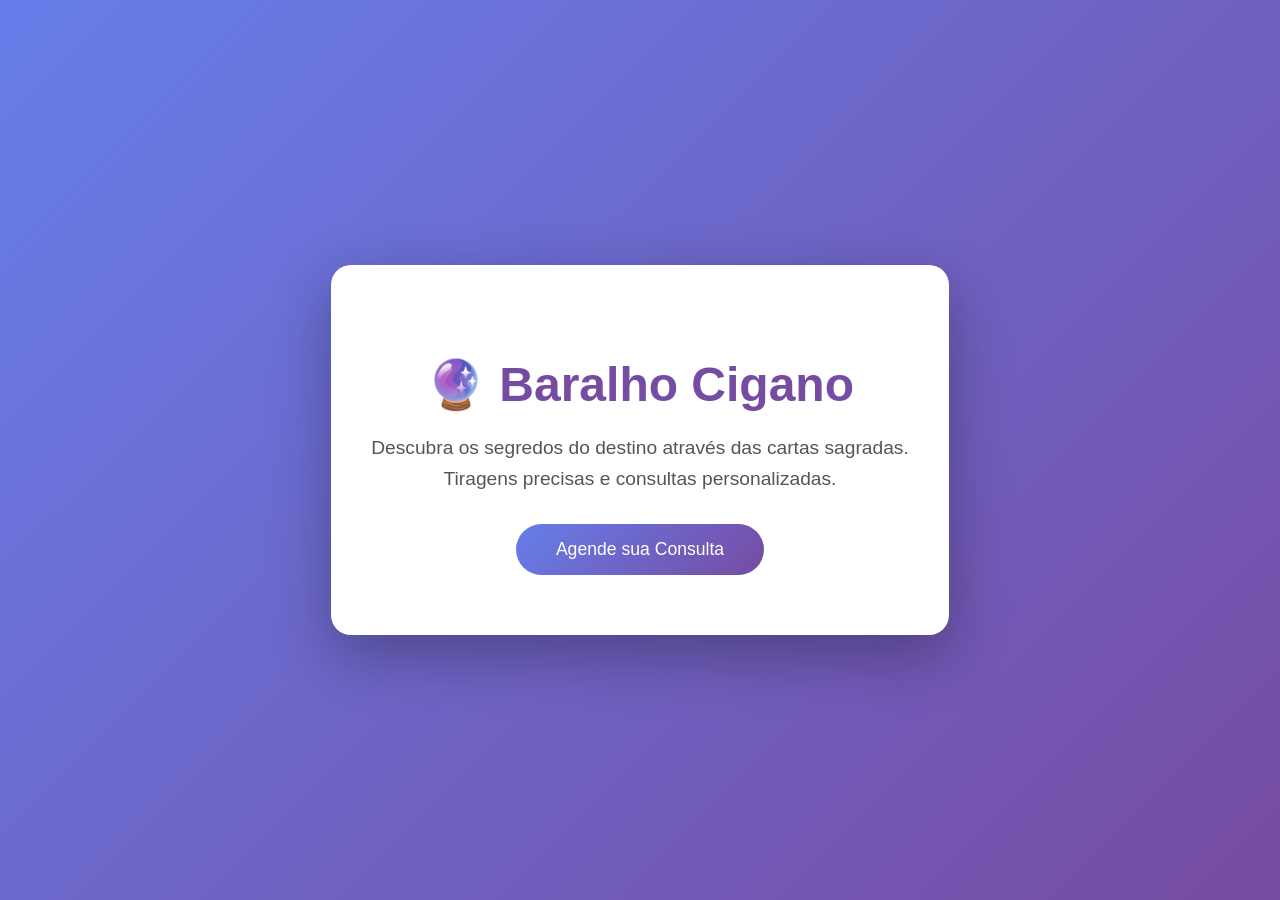
==== index.html @ 3623ba2d "Adicionar landing page baralho cigano" ====
<!DOCTYPE html>
<html lang="pt-BR">
<head>
  <meta charset="UTF-8">
  <meta name="viewport" content="width=device-width, initial-scale=1.0">
  <title>Baralho Cigano - Descubra seu Destino</title>
  <style>
    body {
      font-family: Arial, sans-serif;
      margin: 0;
      padding: 0;
      background: linear-gradient(135deg, #667eea 0%, #764ba2 100%);
      min-height: 100vh;
      display: flex;
      align-items: center;
      justify-content: center;
    }
    .container {
      background: white;
      border-radius: 20px;
      padding: 60px 40px;
      max-width: 800px;
      text-align: center;
      box-shadow: 0 20px 60px rgba(0,0,0,0.3);
    }
    h1 {
      font-size: 3em;
      margin-bottom: 20px;
      color: #764ba2;
    }
    p {
      font-size: 1.2em;
      line-height: 1.6;
      color: #555;
      margin-bottom: 30px;
    }
    .btn {
      background: linear-gradient(135deg, #667eea 0%, #764ba2 100%);
      color: white;
      padding: 15px 40px;
      border: none;
      border-radius: 30px;
      font-size: 1.1em;
      cursor: pointer;
      text-decoration: none;
      display: inline-block;
      transition: transform 0.3s;
    }
    .btn:hover {
      transform: translateY(-3px);
    }
  </style>
</head>
<body>
  <div class="container">
    <h1>🔮 Baralho Cigano</h1>
    <p>Descubra os segredos do destino através das cartas sagradas.<br>Tiragens precisas e consultas personalizadas.</p>
    <a href="https://wa.me/5511999999999" class="btn">Agende sua Consulta</a>
  </div>
</body>
</html>
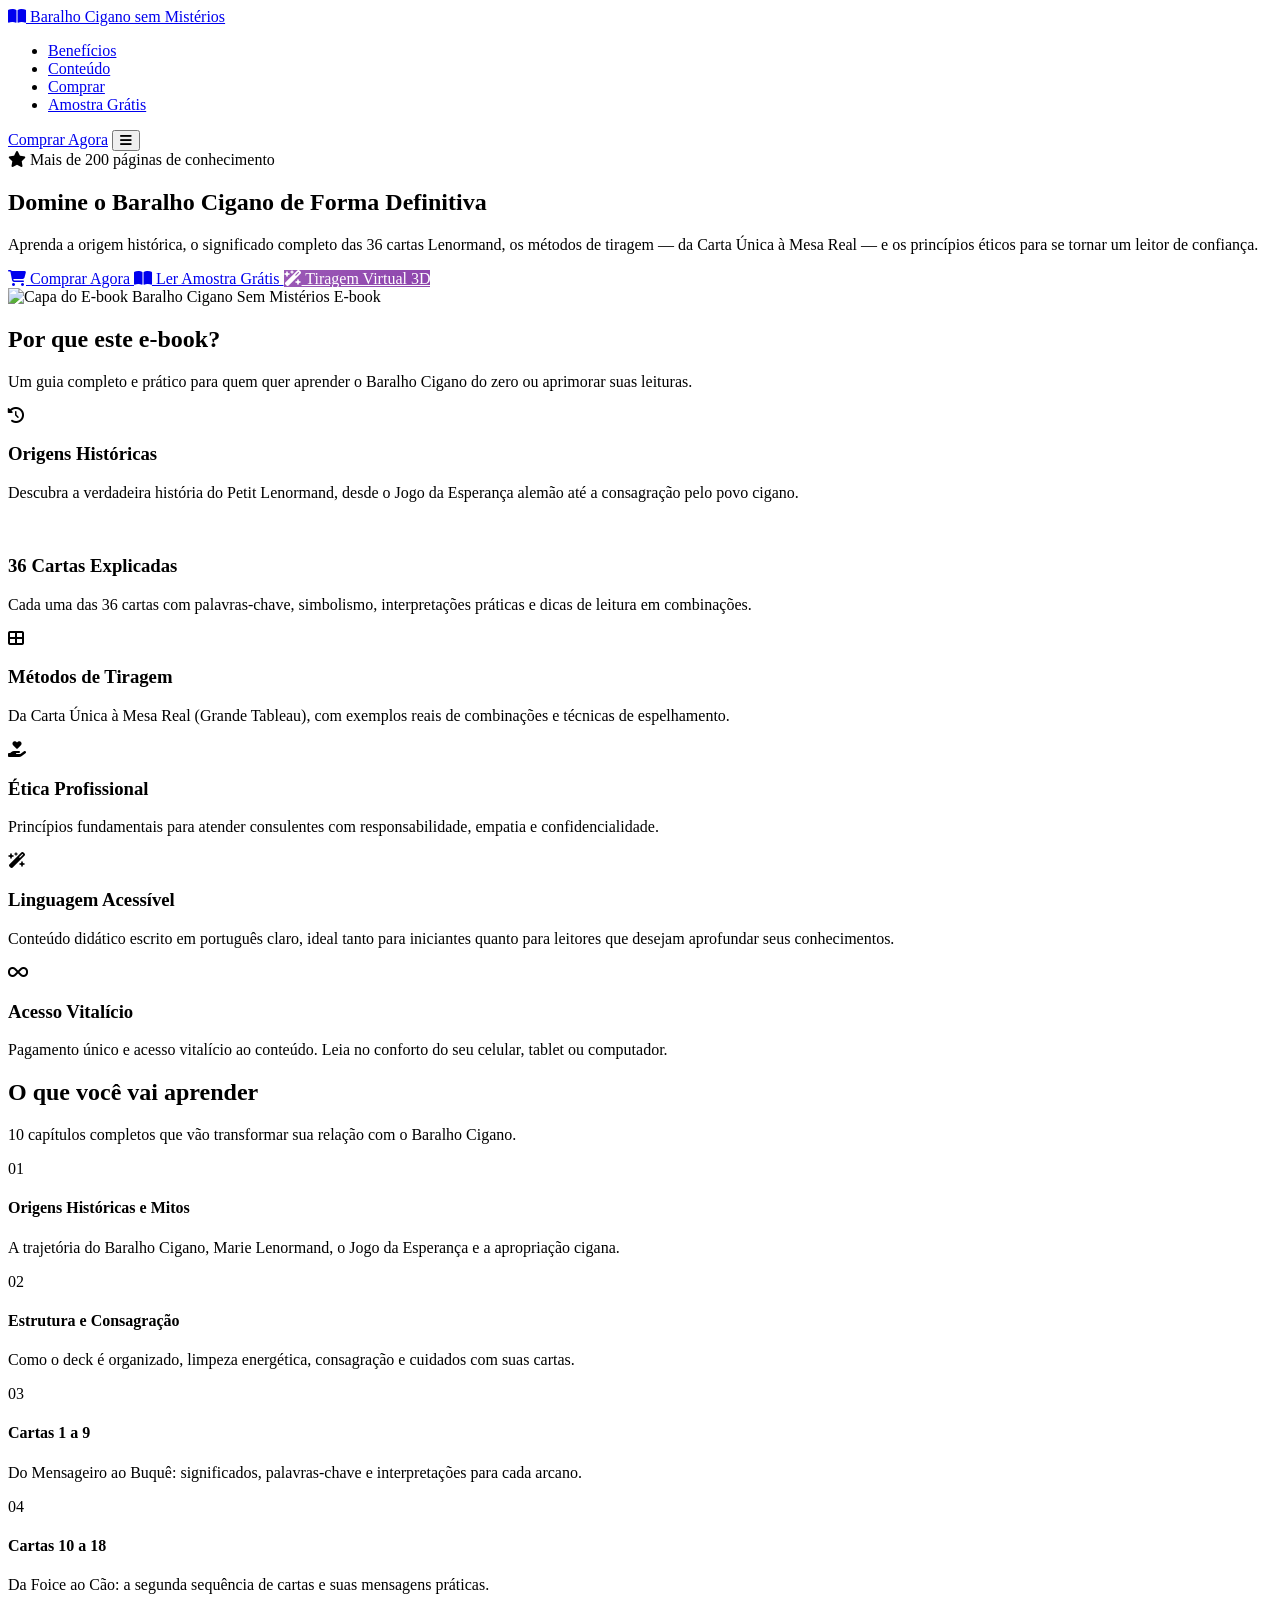
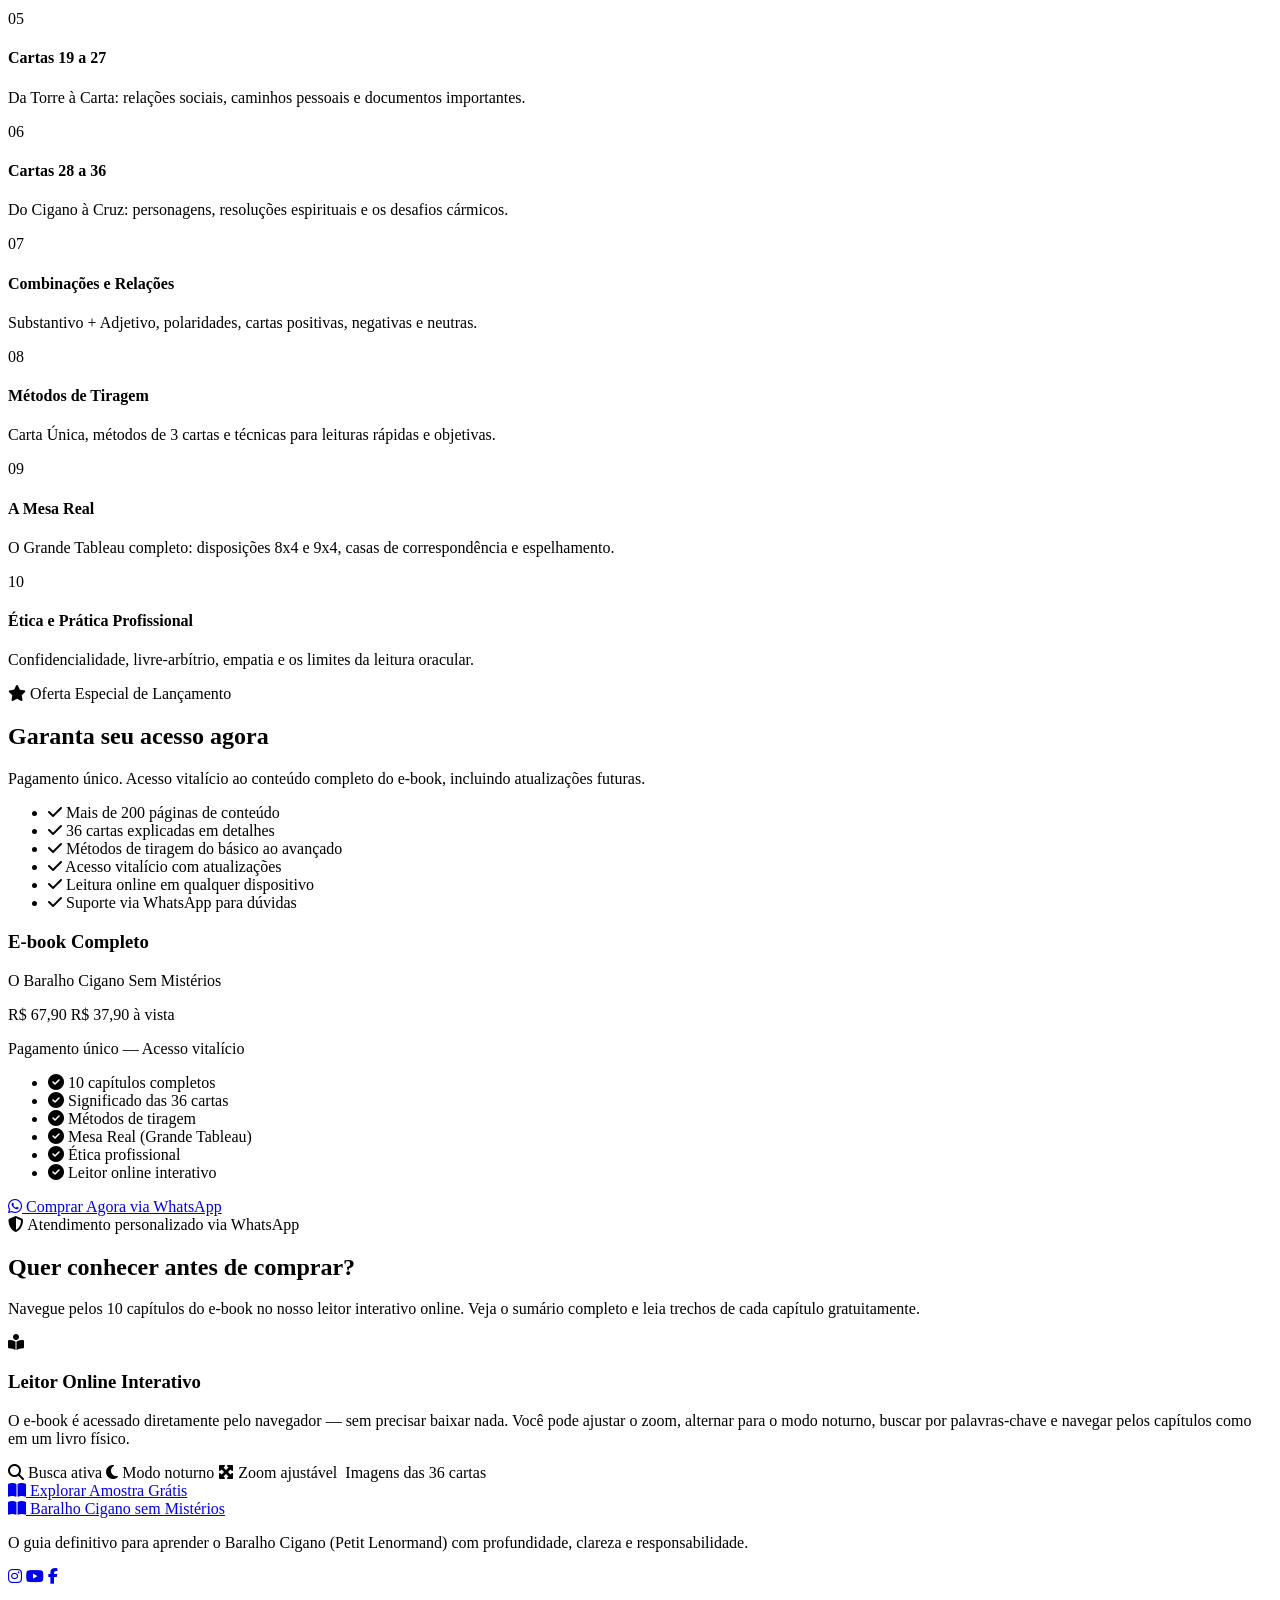
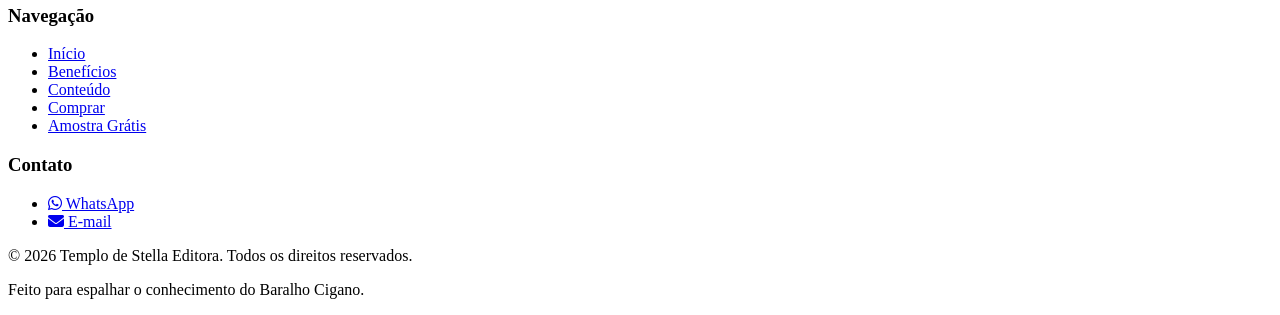
==== commit 831da4b5: "Atualizar landing page com cartomante/index.html" ====
--- a/index.html
+++ b/index.html
@@ -1,61 +1,361 @@
 <!DOCTYPE html>
 <html lang="pt-BR">
+
 <head>
   <meta charset="UTF-8">
   <meta name="viewport" content="width=device-width, initial-scale=1.0">
-  <title>Baralho Cigano - Descubra seu Destino</title>
-  <style>
-    body {
-      font-family: Arial, sans-serif;
-      margin: 0;
-      padding: 0;
-      background: linear-gradient(135deg, #667eea 0%, #764ba2 100%);
-      min-height: 100vh;
-      display: flex;
-      align-items: center;
-      justify-content: center;
-    }
-    .container {
-      background: white;
-      border-radius: 20px;
-      padding: 60px 40px;
-      max-width: 800px;
-      text-align: center;
-      box-shadow: 0 20px 60px rgba(0,0,0,0.3);
-    }
-    h1 {
-      font-size: 3em;
-      margin-bottom: 20px;
-      color: #764ba2;
-    }
-    p {
-      font-size: 1.2em;
-      line-height: 1.6;
-      color: #555;
-      margin-bottom: 30px;
-    }
-    .btn {
-      background: linear-gradient(135deg, #667eea 0%, #764ba2 100%);
-      color: white;
-      padding: 15px 40px;
-      border: none;
-      border-radius: 30px;
-      font-size: 1.1em;
-      cursor: pointer;
-      text-decoration: none;
-      display: inline-block;
-      transition: transform 0.3s;
-    }
-    .btn:hover {
-      transform: translateY(-3px);
-    }
-  </style>
+  <meta name="description"
+    content="O Baralho Cigano Sem Mistérios - Guia Definitivo. Aprenda a ler as 36 cartas Lenormand com este e-book completo. Origem, significados e métodos de tiragem.">
+  <meta name="keywords"
+    content="baralho cigano, e-book, lenormand, aprender baralho cigano, guia baralho cigano, cartomancia, oráculo">
+  <meta name="author" content="Templo de Stella Editora">
+
+  <!-- Open Graph -->
+  <meta property="og:type" content="book">
+  <meta property="og:title" content="O Baralho Cigano Sem Mistérios - E-book Definitivo">
+  <meta property="og:description"
+    content="Domine as 36 cartas Lenormand com significados completos, métodos de tiragem e ética profissional. Mais de 200 páginas de conhecimento.">
+  <meta property="og:image" content="images/hero.png">
+
+  <title>O Baralho Cigano Sem Mistérios - E-book Oficial</title>
+
+  <!-- FontAwesome Icons -->
+  <link rel="stylesheet" href="https://cdnjs.cloudflare.com/ajax/libs/font-awesome/6.4.0/css/all.min.css">
+
+  <!-- Custom CSS -->
+  <link rel="stylesheet" href="style.css">
 </head>
+
 <body>
-  <div class="container">
-    <h1>🔮 Baralho Cigano</h1>
-    <p>Descubra os segredos do destino através das cartas sagradas.<br>Tiragens precisas e consultas personalizadas.</p>
-    <a href="https://wa.me/5511999999999" class="btn">Agende sua Consulta</a>
-  </div>
+
+  <!-- HEADER -->
+  <header>
+    <div class="container header-container">
+      <a href="#" class="logo">
+        <i class="fa-solid fa-book-open"></i>
+        Baralho Cigano sem Mistérios
+      </a>
+
+      <nav>
+        <ul class="nav-links" id="navLinks">
+          <li><a href="#beneficios">Benefícios</a></li>
+          <li><a href="#conteudo">Conteúdo</a></li>
+          <li><a href="#comprar">Comprar</a></li>
+          <li><a href="../ebook/index.html" target="_blank">Amostra Grátis</a></li>
+        </ul>
+      </nav>
+
+      <div class="header-actions">
+        <a href="#comprar" class="btn-consult">Comprar Agora</a>
+        <button class="menu-toggle" id="menuToggle" aria-label="Alternar menu">
+          <i class="fa-solid fa-bars"></i>
+        </button>
+      </div>
+    </div>
+  </header>
+
+  <main>
+    <!-- HERO SECTION -->
+    <section class="hero">
+      <div class="container hero-grid">
+        <div class="hero-content">
+          <span class="hero-badge">
+            <i class="fa-solid fa-star"></i> Mais de 200 páginas de conhecimento
+          </span>
+          <h1>Domine o <span>Baralho Cigano</span> de Forma Definitiva</h1>
+          <p>
+            Aprenda a origem histórica, o significado completo das 36 cartas Lenormand, os métodos de tiragem — da Carta
+            Única à Mesa Real — e os princípios éticos para se tornar um leitor de confiança.
+          </p>
+          <div class="btn-group">
+            <a href="#comprar" class="btn btn-primary">
+              <i class="fa-solid fa-cart-shopping"></i> Comprar Agora
+            </a>
+            <a href="../ebook/index.html" class="btn btn-secondary" target="_blank">
+              <i class="fa-solid fa-book-open"></i> Ler Amostra Grátis
+            </a>
+            <a href="jogo3d.html" class="btn btn-secondary" style="background: linear-gradient(135deg, #9b59b6, #8e44ad); color: white; border: none; animation: pulseAnim 2s infinite;">
+              <i class="fa-solid fa-wand-magic-sparkles"></i> Tiragem Virtual 3D
+            </a>
+          </div>
+        </div>
+
+        <div class="hero-img-box">
+          <div class="hero-circle-glow"></div>
+          <div class="hero-book-mockup">
+            <img src="../ebook/capa/9937e80d-8d02-4562-beb7-a92c6a569c35.jpg"
+              alt="Capa do E-book Baralho Cigano Sem Mistérios">
+            <span class="hero-book-badge">E-book</span>
+          </div>
+        </div>
+      </div>
+    </section>
+
+    <!-- BENEFITS SECTION -->
+    <section id="beneficios" class="benefits">
+      <div class="container">
+        <div class="section-header">
+          <h2>Por que este e-book?</h2>
+          <p>Um guia completo e prático para quem quer aprender o Baralho Cigano do zero ou aprimorar suas leituras.</p>
+        </div>
+
+        <div class="benefits-grid">
+          <div class="benefit-card">
+            <div class="benefit-icon">
+              <i class="fa-solid fa-history"></i>
+            </div>
+            <h3>Origens Históricas</h3>
+            <p>Descubra a verdadeira história do Petit Lenormand, desde o Jogo da Esperança alemão até a consagração
+              pelo povo cigano.</p>
+          </div>
+
+          <div class="benefit-card featured">
+            <div class="benefit-icon">
+              <i class="fa-solid fa-cards-blank"></i>
+            </div>
+            <h3>36 Cartas Explicadas</h3>
+            <p>Cada uma das 36 cartas com palavras-chave, simbolismo, interpretações práticas e dicas de leitura em
+              combinações.</p>
+          </div>
+
+          <div class="benefit-card">
+            <div class="benefit-icon">
+              <i class="fa-solid fa-table-cells-large"></i>
+            </div>
+            <h3>Métodos de Tiragem</h3>
+            <p>Da Carta Única à Mesa Real (Grande Tableau), com exemplos reais de combinações e técnicas de
+              espelhamento.</p>
+          </div>
+
+          <div class="benefit-card">
+            <div class="benefit-icon">
+              <i class="fa-solid fa-hand-holding-heart"></i>
+            </div>
+            <h3>Ética Profissional</h3>
+            <p>Princípios fundamentais para atender consulentes com responsabilidade, empatia e confidencialidade.</p>
+          </div>
+
+          <div class="benefit-card">
+            <div class="benefit-icon">
+              <i class="fa-solid fa-wand-magic-sparkles"></i>
+            </div>
+            <h3>Linguagem Acessível</h3>
+            <p>Conteúdo didático escrito em português claro, ideal tanto para iniciantes quanto para leitores que
+              desejam aprofundar seus conhecimentos.</p>
+          </div>
+
+          <div class="benefit-card">
+            <div class="benefit-icon">
+              <i class="fa-solid fa-infinity"></i>
+            </div>
+            <h3>Acesso Vitalício</h3>
+            <p>Pagamento único e acesso vitalício ao conteúdo. Leia no conforto do seu celular, tablet ou computador.
+            </p>
+          </div>
+        </div>
+      </div>
+    </section>
+
+    <!-- CONTENT PREVIEW SECTION -->
+    <section id="conteudo" class="content-preview">
+      <div class="container">
+        <div class="section-header">
+          <h2>O que você vai aprender</h2>
+          <p>10 capítulos completos que vão transformar sua relação com o Baralho Cigano.</p>
+        </div>
+
+        <div class="chapters-grid">
+          <div class="chapter-card">
+            <span class="chapter-num">01</span>
+            <h4>Origens Históricas e Mitos</h4>
+            <p>A trajetória do Baralho Cigano, Marie Lenormand, o Jogo da Esperança e a apropriação cigana.</p>
+          </div>
+          <div class="chapter-card">
+            <span class="chapter-num">02</span>
+            <h4>Estrutura e Consagração</h4>
+            <p>Como o deck é organizado, limpeza energética, consagração e cuidados com suas cartas.</p>
+          </div>
+          <div class="chapter-card">
+            <span class="chapter-num">03</span>
+            <h4>Cartas 1 a 9</h4>
+            <p>Do Mensageiro ao Buquê: significados, palavras-chave e interpretações para cada arcano.</p>
+          </div>
+          <div class="chapter-card">
+            <span class="chapter-num">04</span>
+            <h4>Cartas 10 a 18</h4>
+            <p>Da Foice ao Cão: a segunda sequência de cartas e suas mensagens práticas.</p>
+          </div>
+          <div class="chapter-card">
+            <span class="chapter-num">05</span>
+            <h4>Cartas 19 a 27</h4>
+            <p>Da Torre à Carta: relações sociais, caminhos pessoais e documentos importantes.</p>
+          </div>
+          <div class="chapter-card">
+            <span class="chapter-num">06</span>
+            <h4>Cartas 28 a 36</h4>
+            <p>Do Cigano à Cruz: personagens, resoluções espirituais e os desafios cármicos.</p>
+          </div>
+          <div class="chapter-card">
+            <span class="chapter-num">07</span>
+            <h4>Combinações e Relações</h4>
+            <p>Substantivo + Adjetivo, polaridades, cartas positivas, negativas e neutras.</p>
+          </div>
+          <div class="chapter-card">
+            <span class="chapter-num">08</span>
+            <h4>Métodos de Tiragem</h4>
+            <p>Carta Única, métodos de 3 cartas e técnicas para leituras rápidas e objetivas.</p>
+          </div>
+          <div class="chapter-card">
+            <span class="chapter-num">09</span>
+            <h4>A Mesa Real</h4>
+            <p>O Grande Tableau completo: disposições 8x4 e 9x4, casas de correspondência e espelhamento.</p>
+          </div>
+          <div class="chapter-card">
+            <span class="chapter-num">10</span>
+            <h4>Ética e Prática Profissional</h4>
+            <p>Confidencialidade, livre-arbítrio, empatia e os limites da leitura oracular.</p>
+          </div>
+        </div>
+      </div>
+    </section>
+
+    <!-- BUY SECTION -->
+    <section id="comprar" class="buy-section">
+      <div class="container">
+        <div class="buy-grid">
+          <div class="buy-info">
+            <span class="buy-badge">
+              <i class="fa-solid fa-star"></i> Oferta Especial de Lançamento
+            </span>
+            <h2>Garanta seu acesso agora</h2>
+            <p>Pagamento único. Acesso vitalício ao conteúdo completo do e-book, incluindo atualizações futuras.</p>
+
+            <ul class="buy-checklist">
+              <li><i class="fa-solid fa-check"></i> Mais de 200 páginas de conteúdo</li>
+              <li><i class="fa-solid fa-check"></i> 36 cartas explicadas em detalhes</li>
+              <li><i class="fa-solid fa-check"></i> Métodos de tiragem do básico ao avançado</li>
+              <li><i class="fa-solid fa-check"></i> Acesso vitalício com atualizações</li>
+              <li><i class="fa-solid fa-check"></i> Leitura online em qualquer dispositivo</li>
+              <li><i class="fa-solid fa-check"></i> Suporte via WhatsApp para dúvidas</li>
+            </ul>
+          </div>
+
+          <div class="buy-card">
+            <div class="buy-card-header">
+              <h3>E-book Completo</h3>
+              <p>O Baralho Cigano Sem Mistérios</p>
+            </div>
+
+            <div class="buy-price">
+              <span class="buy-price-old">R$ 67,90</span>
+              <span class="buy-price-current">R$ 37,90</span>
+              <span class="buy-price-label">à vista</span>
+            </div>
+
+            <p class="buy-price-info">Pagamento único — Acesso vitalício</p>
+
+            <ul class="buy-features">
+              <li><i class="fa-solid fa-check-circle"></i> 10 capítulos completos</li>
+              <li><i class="fa-solid fa-check-circle"></i> Significado das 36 cartas</li>
+              <li><i class="fa-solid fa-check-circle"></i> Métodos de tiragem</li>
+              <li><i class="fa-solid fa-check-circle"></i> Mesa Real (Grande Tableau)</li>
+              <li><i class="fa-solid fa-check-circle"></i> Ética profissional</li>
+              <li><i class="fa-solid fa-check-circle"></i> Leitor online interativo</li>
+            </ul>
+
+            <a href="https://wa.me/5511999998888?text=Olá! Quero adquirir o e-book O Baralho Cigano Sem Mistérios por R\$ 37,90. Como faço o pagamento?"
+              class="btn btn-primary buy-btn" target="_blank">
+              <i class="fa-brands fa-whatsapp"></i> Comprar Agora via WhatsApp
+            </a>
+
+            <div class="buy-guarantee">
+              <i class="fa-solid fa-shield-halved"></i>
+              <span>Atendimento personalizado via WhatsApp</span>
+            </div>
+          </div>
+        </div>
+      </div>
+    </section>
+
+    <!-- SAMPLE SECTION -->
+    <section id="amostra" class="sample-section">
+      <div class="container">
+        <div class="section-header">
+          <h2>Quer conhecer antes de comprar?</h2>
+          <p>Navegue pelos 10 capítulos do e-book no nosso leitor interativo online. Veja o sumário completo e leia
+            trechos de cada capítulo gratuitamente.</p>
+        </div>
+
+        <div class="sample-cta">
+          <div class="sample-mockup">
+            <i class="fa-solid fa-book-open-reader"></i>
+          </div>
+          <div class="sample-content">
+            <h3>Leitor Online Interativo</h3>
+            <p>O e-book é acessado diretamente pelo navegador — sem precisar baixar nada. Você pode ajustar o zoom,
+              alternar para o modo noturno, buscar por palavras-chave e navegar pelos capítulos como em um livro físico.
+            </p>
+            <div class="sample-features">
+              <span><i class="fa-solid fa-search"></i> Busca ativa</span>
+              <span><i class="fa-solid fa-moon"></i> Modo noturno</span>
+              <span><i class="fa-solid fa-maximize"></i> Zoom ajustável</span>
+              <span><i class="fa-solid fa-cards-blank"></i> Imagens das 36 cartas</span>
+            </div>
+            <a href="../ebook/index.html" class="btn btn-primary" target="_blank">
+              <i class="fa-solid fa-book-open"></i> Explorar Amostra Grátis
+            </a>
+          </div>
+        </div>
+      </div>
+    </section>
+  </main>
+
+  <!-- FOOTER -->
+  <footer>
+    <div class="container footer-grid">
+      <div class="footer-brand">
+        <a href="#" class="logo">
+          <i class="fa-solid fa-book-open"></i>
+          Baralho Cigano sem Mistérios
+        </a>
+        <p>O guia definitivo para aprender o Baralho Cigano (Petit Lenormand) com profundidade, clareza e
+          responsabilidade.</p>
+        <div class="social-links">
+          <a href="#" class="social-btn" aria-label="Instagram"><i class="fa-brands fa-instagram"></i></a>
+          <a href="#" class="social-btn" aria-label="YouTube"><i class="fa-brands fa-youtube"></i></a>
+          <a href="#" class="social-btn" aria-label="Facebook"><i class="fa-brands fa-facebook-f"></i></a>
+        </div>
+      </div>
+
+      <div class="footer-column">
+        <h3>Navegação</h3>
+        <ul class="footer-links">
+          <li><a href="#">Início</a></li>
+          <li><a href="#beneficios">Benefícios</a></li>
+          <li><a href="#conteudo">Conteúdo</a></li>
+          <li><a href="#comprar">Comprar</a></li>
+          <li><a href="../ebook/index.html" target="_blank">Amostra Grátis</a></li>
+        </ul>
+      </div>
+
+      <div class="footer-column">
+        <h3>Contato</h3>
+        <ul class="footer-links">
+          <li><a href="https://wa.me/5511999998888" target="_blank"><i class="fa-brands fa-whatsapp"></i> WhatsApp</a>
+          </li>
+          <li><a href="mailto:contato@templodestella.com"><i class="fa-solid fa-envelope"></i> E-mail</a></li>
+        </ul>
+      </div>
+    </div>
+
+    <div class="container footer-bottom">
+      <p>&copy; 2026 Templo de Stella Editora. Todos os direitos reservados.</p>
+      <p>Feito para espalhar o conhecimento do Baralho Cigano.</p>
+    </div>
+  </footer>
+
+  <!-- Custom JS -->
+  <script src="app.js"></script>
 </body>
+
 </html>
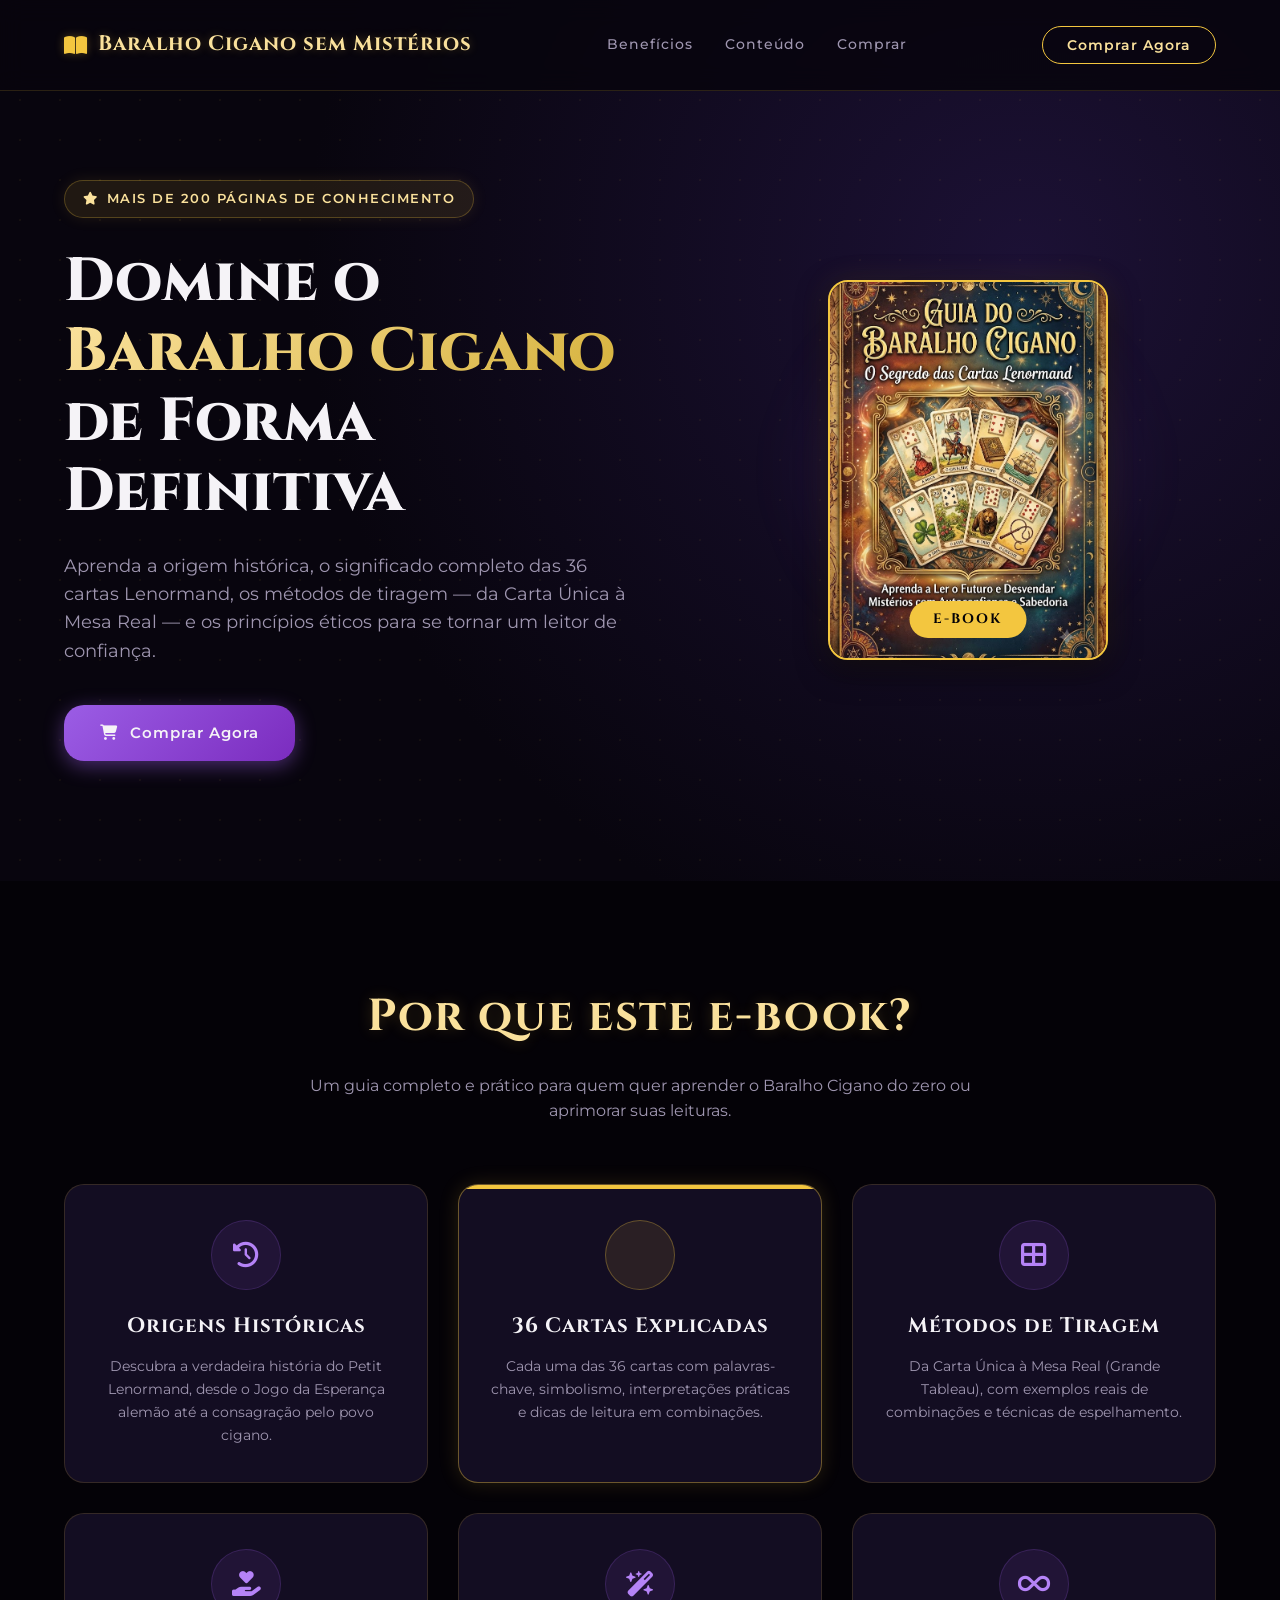
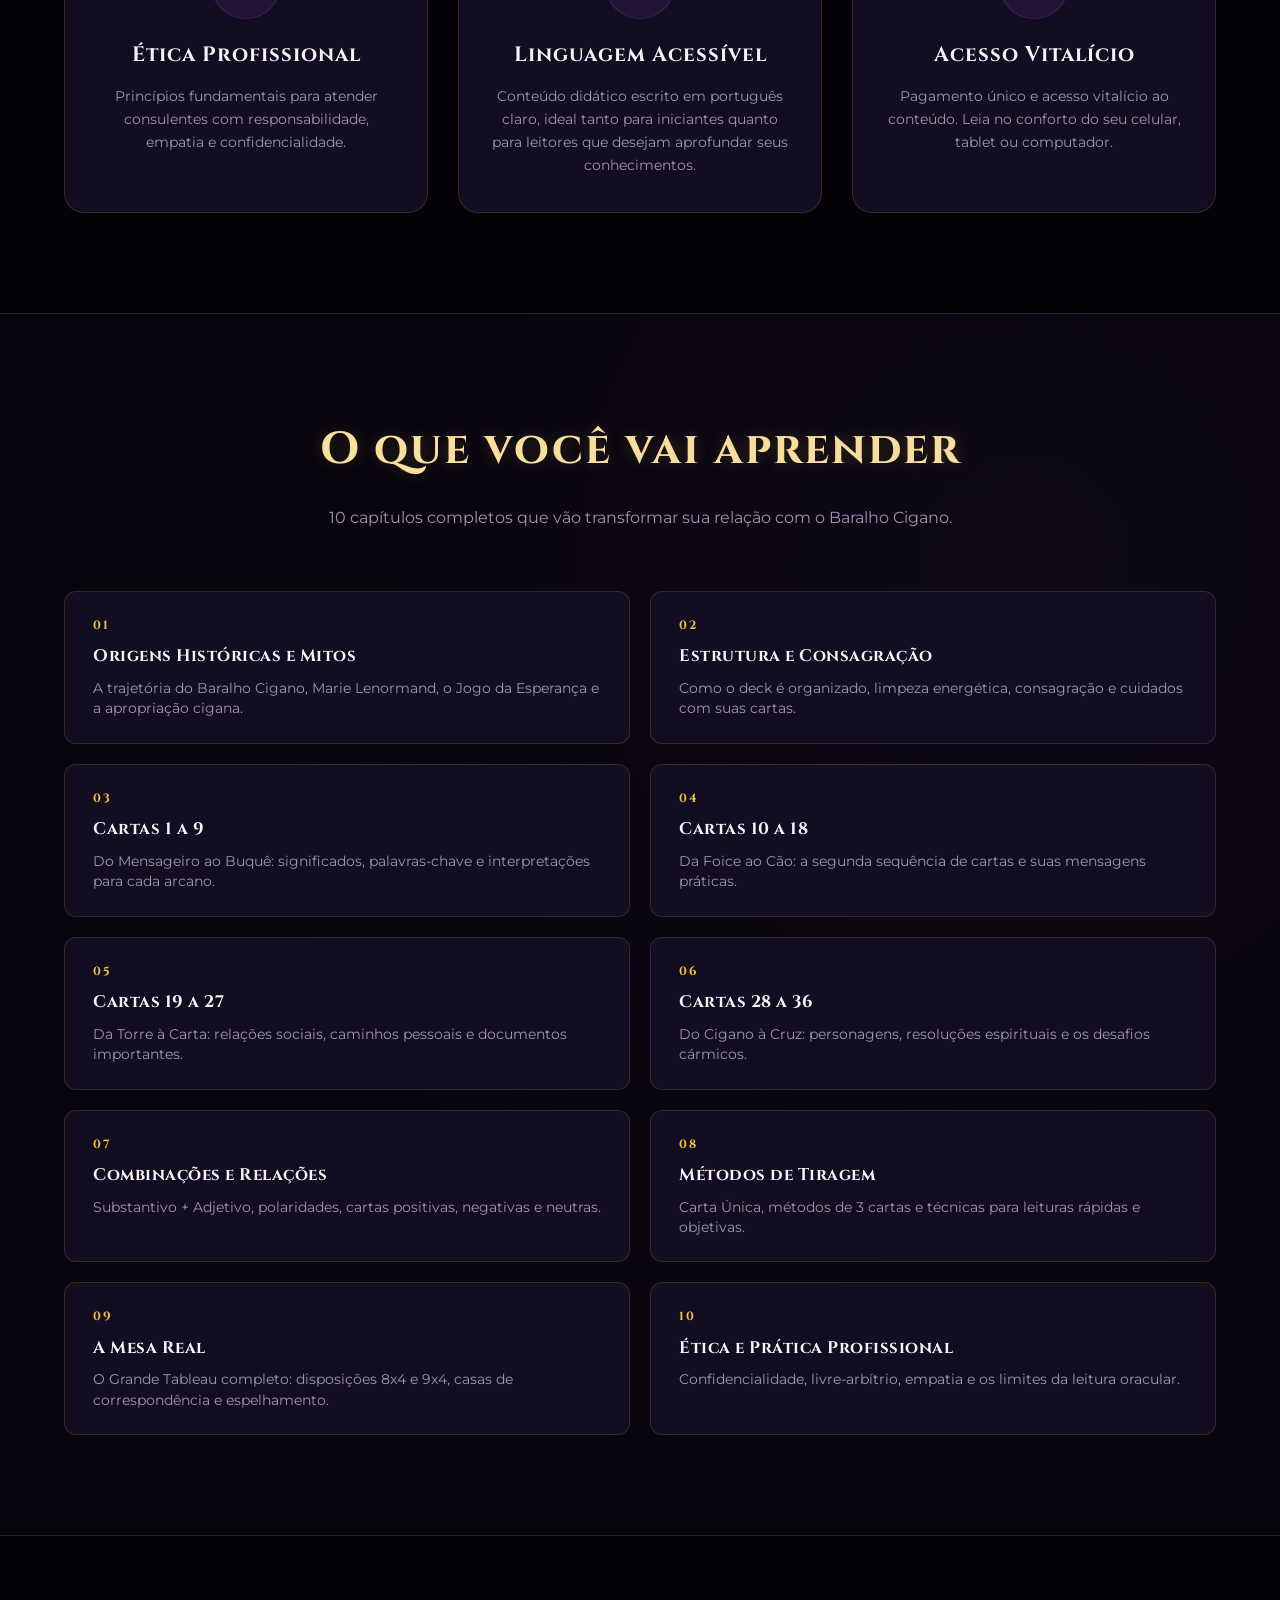
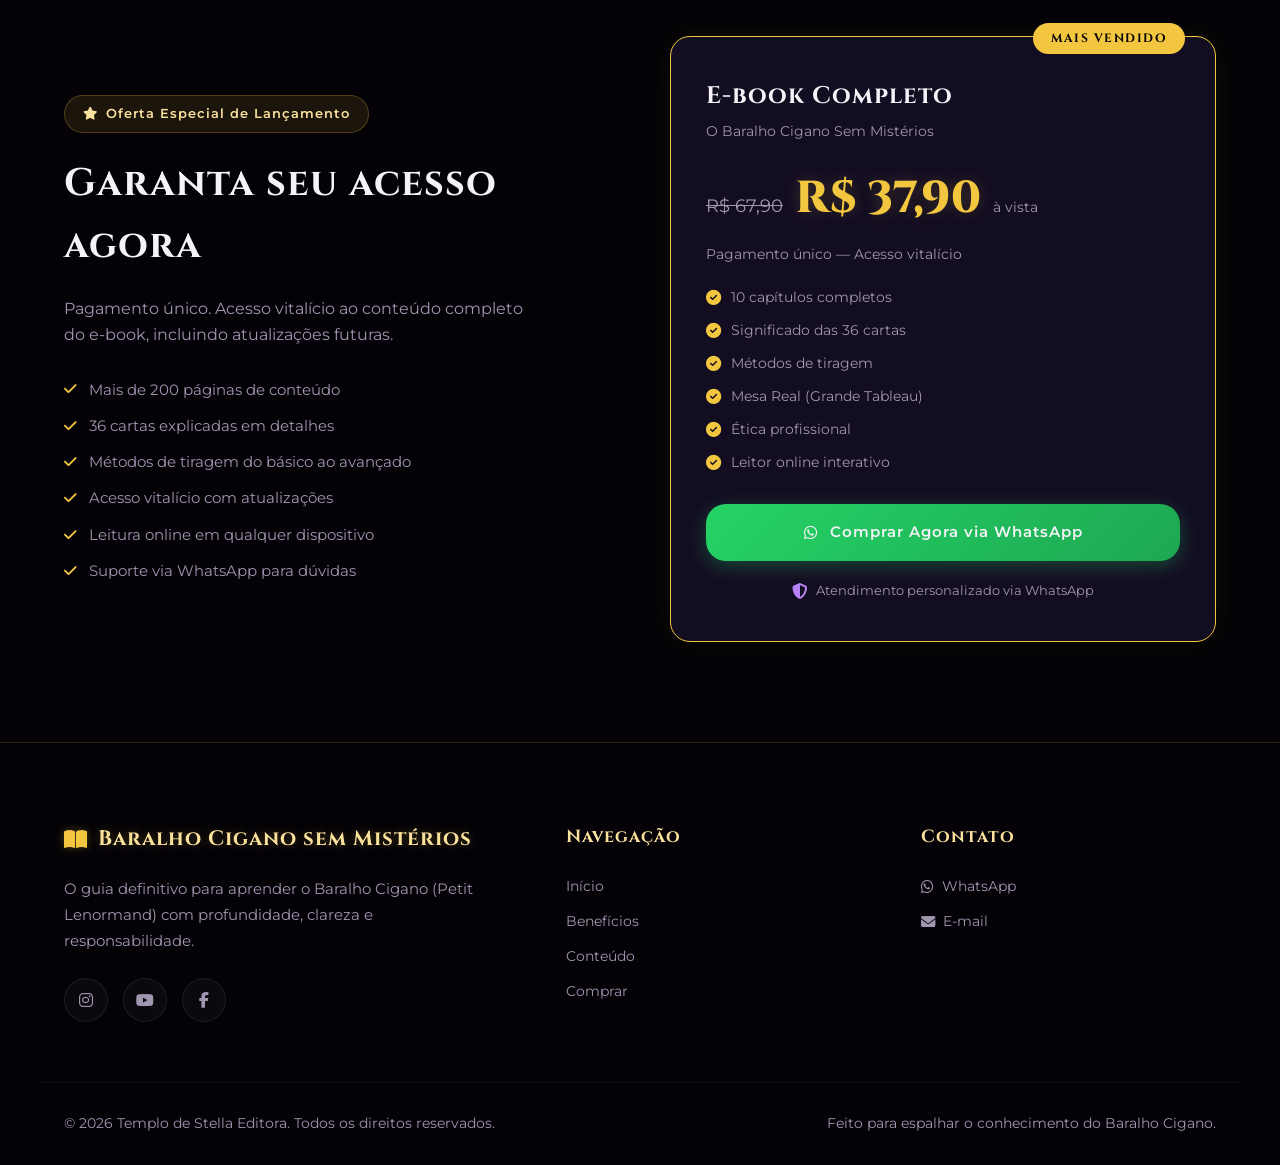
==== commit 4d4d00f6: "Remover botoes de amostra gratis e tiragem virtual" ====
--- a/index.html
+++ b/index.html
@@ -41,7 +41,6 @@
           <li><a href="#beneficios">Benefícios</a></li>
           <li><a href="#conteudo">Conteúdo</a></li>
           <li><a href="#comprar">Comprar</a></li>
-          <li><a href="../ebook/index.html" target="_blank">Amostra Grátis</a></li>
         </ul>
       </nav>
 
@@ -71,12 +70,7 @@
             <a href="#comprar" class="btn btn-primary">
               <i class="fa-solid fa-cart-shopping"></i> Comprar Agora
             </a>
-            <a href="../ebook/index.html" class="btn btn-secondary" target="_blank">
-              <i class="fa-solid fa-book-open"></i> Ler Amostra Grátis
-            </a>
-            <a href="jogo3d.html" class="btn btn-secondary" style="background: linear-gradient(135deg, #9b59b6, #8e44ad); color: white; border: none; animation: pulseAnim 2s infinite;">
-              <i class="fa-solid fa-wand-magic-sparkles"></i> Tiragem Virtual 3D
-            </a>
+            
           </div>
         </div>
 
@@ -277,37 +271,6 @@
       </div>
     </section>
 
-    <!-- SAMPLE SECTION -->
-    <section id="amostra" class="sample-section">
-      <div class="container">
-        <div class="section-header">
-          <h2>Quer conhecer antes de comprar?</h2>
-          <p>Navegue pelos 10 capítulos do e-book no nosso leitor interativo online. Veja o sumário completo e leia
-            trechos de cada capítulo gratuitamente.</p>
-        </div>
-
-        <div class="sample-cta">
-          <div class="sample-mockup">
-            <i class="fa-solid fa-book-open-reader"></i>
-          </div>
-          <div class="sample-content">
-            <h3>Leitor Online Interativo</h3>
-            <p>O e-book é acessado diretamente pelo navegador — sem precisar baixar nada. Você pode ajustar o zoom,
-              alternar para o modo noturno, buscar por palavras-chave e navegar pelos capítulos como em um livro físico.
-            </p>
-            <div class="sample-features">
-              <span><i class="fa-solid fa-search"></i> Busca ativa</span>
-              <span><i class="fa-solid fa-moon"></i> Modo noturno</span>
-              <span><i class="fa-solid fa-maximize"></i> Zoom ajustável</span>
-              <span><i class="fa-solid fa-cards-blank"></i> Imagens das 36 cartas</span>
-            </div>
-            <a href="../ebook/index.html" class="btn btn-primary" target="_blank">
-              <i class="fa-solid fa-book-open"></i> Explorar Amostra Grátis
-            </a>
-          </div>
-        </div>
-      </div>
-    </section>
   </main>
 
   <!-- FOOTER -->
@@ -334,7 +297,6 @@
           <li><a href="#beneficios">Benefícios</a></li>
           <li><a href="#conteudo">Conteúdo</a></li>
           <li><a href="#comprar">Comprar</a></li>
-          <li><a href="../ebook/index.html" target="_blank">Amostra Grátis</a></li>
         </ul>
       </div>
 
--- a/style.css
+++ b/style.css
@@ -0,0 +1,1160 @@
+/* Import Google Fonts: Cinzel (Classic Serif) & Montserrat (Elegant Sans) */
+@import url('https://fonts.googleapis.com/css2?family=Cinzel:wght@400;600;700;800;900&family=Montserrat:ital,wght@0,300;0,400;0,500;0,600;0,700;1,400&display=swap');
+
+:root {
+  --bg-dark: #08050e;
+  --bg-darker: #040207;
+  --bg-card: #130d22;
+  --bg-card-hover: #1b1230;
+  --primary: #9b5de5;
+  --primary-light: #b583f7;
+  --primary-glow: rgba(155, 93, 229, 0.45);
+  --accent-gold: #f3c63f;
+  --accent-gold-light: #fbe69e;
+  --accent-gold-glow: rgba(243, 198, 63, 0.3);
+  --text-light: #f5f3f7;
+  --text-gold: #fae19c;
+  --text-muted: #9f96b0;
+  --border-color: rgba(243, 198, 63, 0.15);
+  --border-glow: rgba(243, 198, 63, 0.35);
+
+  --font-title: 'Cinzel', serif;
+  --font-body: 'Montserrat', sans-serif;
+
+  --radius-lg: 20px;
+  --radius-md: 12px;
+  --radius-sm: 6px;
+  --transition: all 0.4s cubic-bezier(0.4, 0, 0.2, 1);
+  --shadow: 0 10px 30px rgba(0, 0, 0, 0.5);
+  --shadow-gold: 0 0 20px rgba(243, 198, 63, 0.15);
+}
+
+/* Base resets */
+* {
+  margin: 0;
+  padding: 0;
+  box-sizing: border-box;
+}
+
+html {
+  scroll-behavior: smooth;
+}
+
+body {
+  font-family: var(--font-body);
+  background-color: var(--bg-dark);
+  color: var(--text-light);
+  line-height: 1.6;
+  overflow-x: hidden;
+}
+
+/* Custom Scrollbar */
+::-webkit-scrollbar {
+  width: 8px;
+}
+
+::-webkit-scrollbar-track {
+  background: var(--bg-darker);
+}
+
+::-webkit-scrollbar-thumb {
+  background: #251b3a;
+  border-radius: 10px;
+  border: 2px solid var(--bg-darker);
+}
+
+::-webkit-scrollbar-thumb:hover {
+  background: var(--primary);
+}
+
+a {
+  text-decoration: none;
+  color: inherit;
+}
+
+button,
+input,
+textarea,
+select {
+  font-family: inherit;
+  outline: none;
+  border: none;
+  background: transparent;
+}
+
+button {
+  cursor: pointer;
+}
+
+.container {
+  max-width: 1200px;
+  margin: 0 auto;
+  padding: 0 24px;
+}
+
+/* Header & Navigation */
+header {
+  position: fixed;
+  top: 0;
+  width: 100%;
+  background: rgba(8, 5, 14, 0.85);
+  backdrop-filter: blur(12px);
+  -webkit-backdrop-filter: blur(12px);
+  z-index: 100;
+  border-bottom: 1px solid var(--border-color);
+  transition: var(--transition);
+}
+
+.header-container {
+  display: flex;
+  justify-content: space-between;
+  align-items: center;
+  height: 90px;
+}
+
+.logo {
+  font-family: var(--font-title);
+  font-size: 1.3rem;
+  font-weight: 700;
+  color: var(--text-gold);
+  letter-spacing: 1px;
+  display: flex;
+  align-items: center;
+  gap: 10px;
+  text-shadow: 0 0 10px rgba(243, 198, 63, 0.3);
+}
+
+.logo i {
+  color: var(--accent-gold);
+  font-size: 1.3rem;
+  animation: float 3s ease-in-out infinite;
+}
+
+.nav-links {
+  display: flex;
+  gap: 32px;
+  list-style: none;
+  font-weight: 500;
+  font-size: 0.85rem;
+  letter-spacing: 1px;
+}
+
+.nav-links a {
+  position: relative;
+  color: var(--text-muted);
+  transition: var(--transition);
+  padding: 8px 0;
+}
+
+.nav-links a:hover,
+.nav-links a.active {
+  color: var(--text-gold);
+  text-shadow: 0 0 8px rgba(243, 198, 63, 0.3);
+}
+
+.nav-links a::after {
+  content: '';
+  position: absolute;
+  bottom: 0;
+  left: 50%;
+  width: 0;
+  height: 1px;
+  background-color: var(--accent-gold);
+  transition: var(--transition);
+  transform: translateX(-50%);
+  box-shadow: 0 0 8px var(--accent-gold);
+}
+
+.nav-links a:hover::after {
+  width: 100%;
+}
+
+.btn-consult {
+  border: 1px solid var(--accent-gold);
+  color: var(--text-gold);
+  padding: 10px 24px;
+  border-radius: 30px;
+  font-size: 0.85rem;
+  font-weight: 600;
+  letter-spacing: 1px;
+  transition: var(--transition);
+  box-shadow: inset 0 0 0 rgba(243, 198, 63, 0);
+}
+
+.btn-consult:hover {
+  background: var(--accent-gold);
+  color: var(--bg-darker);
+  box-shadow: 0 0 15px var(--accent-gold-glow), inset 0 0 10px rgba(255, 255, 255, 0.5);
+  transform: translateY(-2px);
+}
+
+.menu-toggle {
+  display: none;
+  font-size: 1.5rem;
+  color: var(--text-gold);
+}
+
+/* Hero Section */
+.hero {
+  padding: 180px 0 120px 0;
+  position: relative;
+  background: radial-gradient(circle at 80% 30%, #1c1135 0%, var(--bg-dark) 60%);
+  overflow: hidden;
+}
+
+.hero::before {
+  content: '';
+  position: absolute;
+  top: 0;
+  left: 0;
+  width: 100%;
+  height: 100%;
+  background-image: radial-gradient(rgba(243, 198, 63, 0.05) 1px, transparent 0);
+  background-size: 40px 40px;
+  z-index: 1;
+}
+
+.hero-grid {
+  display: grid;
+  grid-template-columns: 1.2fr 1fr;
+  align-items: center;
+  gap: 60px;
+  position: relative;
+  z-index: 2;
+}
+
+.hero-badge {
+  display: inline-flex;
+  align-items: center;
+  gap: 8px;
+  background: rgba(243, 198, 63, 0.1);
+  border: 1px solid rgba(243, 198, 63, 0.25);
+  color: var(--text-gold);
+  padding: 8px 18px;
+  border-radius: 30px;
+  font-size: 0.8rem;
+  font-weight: 600;
+  letter-spacing: 1.5px;
+  text-transform: uppercase;
+  margin-bottom: 30px;
+  box-shadow: 0 0 15px rgba(243, 198, 63, 0.1);
+}
+
+.hero-badge i {
+  animation: pulse 2s infinite;
+}
+
+.hero-content h1 {
+  font-family: var(--font-title);
+  font-size: 3.8rem;
+  line-height: 1.15;
+  font-weight: 800;
+  margin-bottom: 24px;
+  color: var(--text-light);
+}
+
+.hero-content h1 span {
+  color: var(--text-gold);
+  background: linear-gradient(135deg, var(--text-gold) 0%, #d4af37 100%);
+  -webkit-background-clip: text;
+  -webkit-text-fill-color: transparent;
+  display: block;
+}
+
+.hero-content p {
+  font-size: 1.1rem;
+  color: var(--text-muted);
+  margin-bottom: 40px;
+  max-width: 580px;
+}
+
+.btn-group {
+  display: flex;
+  gap: 20px;
+  flex-wrap: wrap;
+}
+
+.btn {
+  display: inline-flex;
+  align-items: center;
+  justify-content: center;
+  gap: 12px;
+  padding: 16px 36px;
+  border-radius: var(--radius-lg);
+  font-weight: 600;
+  font-size: 0.95rem;
+  letter-spacing: 1px;
+  transition: var(--transition);
+}
+
+.btn-primary {
+  background: linear-gradient(135deg, var(--primary) 0%, #7b2cbf 100%);
+  color: var(--text-light);
+  box-shadow: 0 5px 20px var(--primary-glow);
+}
+
+.btn-primary:hover {
+  transform: translateY(-3px);
+  box-shadow: 0 10px 25px rgba(155, 93, 229, 0.6);
+}
+
+.btn-secondary {
+  border: 1px solid rgba(255, 255, 255, 0.15);
+  color: var(--text-light);
+  background: rgba(255, 255, 255, 0.03);
+  backdrop-filter: blur(5px);
+}
+
+.btn-secondary:hover {
+  border-color: var(--accent-gold);
+  color: var(--text-gold);
+  transform: translateY(-3px);
+  box-shadow: 0 5px 15px rgba(243, 198, 63, 0.1);
+}
+
+.hero-img-box {
+  display: flex;
+  justify-content: center;
+  align-items: center;
+  position: relative;
+}
+
+.hero-circle-glow {
+  position: absolute;
+  width: 80%;
+  height: 80%;
+  background: radial-gradient(circle, rgba(155, 93, 229, 0.3) 0%, transparent 70%);
+  border-radius: 50%;
+  top: 10%;
+  left: 10%;
+  z-index: -1;
+  filter: blur(30px);
+}
+
+.hero-book-mockup {
+  width: 280px;
+  height: 380px;
+  border: 2px solid var(--accent-gold);
+  border-radius: var(--radius-lg);
+  position: relative;
+  box-shadow: var(--shadow), 0 0 30px rgba(243, 198, 63, 0.1);
+  transition: var(--transition);
+  animation: float 6s ease-in-out infinite;
+  overflow: hidden;
+}
+
+.hero-book-mockup:hover {
+  transform: translateY(-8px) rotateY(-5deg);
+  box-shadow: var(--shadow), 0 0 40px rgba(243, 198, 63, 0.2);
+}
+
+.hero-book-mockup img {
+  width: 100%;
+  height: 100%;
+  object-fit: cover;
+  display: block;
+  border-radius: calc(var(--radius-lg) - 2px);
+}
+
+.hero-book-badge {
+  position: absolute;
+  bottom: 20px;
+  left: 50%;
+  transform: translateX(-50%);
+  background: var(--accent-gold);
+  color: var(--bg-darker);
+  font-family: var(--font-title);
+  font-weight: 700;
+  font-size: 0.85rem;
+  letter-spacing: 2px;
+  padding: 8px 24px;
+  border-radius: 30px;
+  text-transform: uppercase;
+  white-space: nowrap;
+}
+
+/* Animations */
+@keyframes float {
+  0% {
+    transform: translateY(0px);
+  }
+
+  50% {
+    transform: translateY(-15px);
+  }
+
+  100% {
+    transform: translateY(0px);
+  }
+}
+
+@keyframes pulse {
+  0% {
+    opacity: 0.5;
+  }
+
+  50% {
+    opacity: 1;
+  }
+
+  100% {
+    opacity: 0.5;
+  }
+}
+
+/* Section Header Shared */
+.section-header {
+  text-align: center;
+  max-width: 700px;
+  margin: 0 auto 60px auto;
+}
+
+.section-header h2 {
+  font-family: var(--font-title);
+  font-size: 2.8rem;
+  color: var(--text-gold);
+  margin-bottom: 20px;
+  letter-spacing: 2px;
+  text-shadow: 0 0 15px rgba(243, 198, 63, 0.2);
+}
+
+.section-header p {
+  color: var(--text-muted);
+  font-size: 1rem;
+}
+
+/* Benefits Section */
+.benefits {
+  padding: 100px 0;
+  background: var(--bg-darker);
+  position: relative;
+}
+
+.benefits-grid {
+  display: grid;
+  grid-template-columns: repeat(3, 1fr);
+  gap: 30px;
+}
+
+.benefit-card {
+  background: var(--bg-card);
+  border: 1px solid var(--border-color);
+  border-radius: var(--radius-lg);
+  padding: 35px 30px;
+  text-align: center;
+  transition: var(--transition);
+  position: relative;
+  overflow: hidden;
+}
+
+.benefit-card::before {
+  content: '';
+  position: absolute;
+  top: 0;
+  left: 0;
+  width: 100%;
+  height: 4px;
+  background: linear-gradient(90deg, transparent, var(--accent-gold), transparent);
+  transition: var(--transition);
+  opacity: 0;
+}
+
+.benefit-card:hover {
+  transform: translateY(-8px);
+  box-shadow: var(--shadow), 0 0 25px rgba(155, 93, 229, 0.05);
+  border-color: rgba(155, 93, 229, 0.3);
+}
+
+.benefit-card:hover::before {
+  opacity: 1;
+}
+
+.benefit-card.featured {
+  border-color: rgba(243, 198, 63, 0.4);
+  box-shadow: var(--shadow-gold);
+}
+
+.benefit-card.featured::before {
+  background: var(--accent-gold);
+  opacity: 1;
+}
+
+.benefit-icon {
+  width: 70px;
+  height: 70px;
+  background: rgba(155, 93, 229, 0.1);
+  color: var(--primary-light);
+  border-radius: 50%;
+  display: flex;
+  align-items: center;
+  justify-content: center;
+  font-size: 1.6rem;
+  margin: 0 auto 20px auto;
+  border: 1px solid rgba(155, 93, 229, 0.2);
+  transition: var(--transition);
+}
+
+.benefit-card:hover .benefit-icon {
+  background: var(--primary);
+  color: #fff;
+  transform: scale(1.1);
+  box-shadow: 0 0 20px var(--primary-glow);
+}
+
+.benefit-card.featured .benefit-icon {
+  background: rgba(243, 198, 63, 0.1);
+  color: var(--accent-gold);
+  border-color: rgba(243, 198, 63, 0.3);
+}
+
+.benefit-card.featured:hover .benefit-icon {
+  background: var(--accent-gold);
+  color: var(--bg-darker);
+  box-shadow: 0 0 20px var(--accent-gold-glow);
+}
+
+.benefit-card h3 {
+  font-family: var(--font-title);
+  font-size: 1.3rem;
+  color: var(--text-light);
+  margin-bottom: 12px;
+  letter-spacing: 1px;
+}
+
+.benefit-card p {
+  color: var(--text-muted);
+  font-size: 0.9rem;
+}
+
+/* Content Preview (Chapters) Section */
+.content-preview {
+  padding: 100px 0;
+  background: var(--bg-dark);
+  border-top: 1px solid var(--border-color);
+  border-bottom: 1px solid var(--border-color);
+  position: relative;
+}
+
+.content-preview::before {
+  content: '';
+  position: absolute;
+  top: 0;
+  left: 0;
+  width: 100%;
+  height: 100%;
+  background: radial-gradient(circle at 80% 20%, rgba(155, 93, 229, 0.04) 0%, transparent 60%);
+  pointer-events: none;
+}
+
+.chapters-grid {
+  display: grid;
+  grid-template-columns: repeat(2, 1fr);
+  gap: 20px;
+}
+
+.chapter-card {
+  background: var(--bg-card);
+  border: 1px solid var(--border-color);
+  border-radius: var(--radius-md);
+  padding: 24px 28px;
+  display: flex;
+  flex-direction: column;
+  gap: 8px;
+  transition: var(--transition);
+  position: relative;
+}
+
+.chapter-card:hover {
+  border-color: rgba(243, 198, 63, 0.3);
+  transform: translateX(5px);
+  box-shadow: 0 0 15px rgba(243, 198, 63, 0.05);
+}
+
+.chapter-num {
+  font-family: var(--font-title);
+  font-size: 0.75rem;
+  color: var(--accent-gold);
+  font-weight: 700;
+  letter-spacing: 2px;
+}
+
+.chapter-card h4 {
+  font-family: var(--font-title);
+  font-size: 1.05rem;
+  color: var(--text-light);
+  letter-spacing: 0.5px;
+}
+
+.chapter-card p {
+  font-size: 0.85rem;
+  color: var(--text-muted);
+  line-height: 1.5;
+}
+
+/* Buy Section */
+.buy-section {
+  padding: 100px 0;
+  background: var(--bg-darker);
+  position: relative;
+}
+
+.buy-grid {
+  display: grid;
+  grid-template-columns: 1fr 1fr;
+  gap: 60px;
+  align-items: center;
+}
+
+.buy-info {
+  display: flex;
+  flex-direction: column;
+  gap: 20px;
+}
+
+.buy-badge {
+  display: inline-flex;
+  align-items: center;
+  gap: 8px;
+  background: rgba(243, 198, 63, 0.1);
+  border: 1px solid rgba(243, 198, 63, 0.25);
+  color: var(--text-gold);
+  padding: 8px 18px;
+  border-radius: 30px;
+  font-size: 0.8rem;
+  font-weight: 600;
+  letter-spacing: 1px;
+  width: fit-content;
+}
+
+.buy-info h2 {
+  font-family: var(--font-title);
+  font-size: 2.4rem;
+  color: var(--text-light);
+  letter-spacing: 1px;
+}
+
+.buy-info>p {
+  color: var(--text-muted);
+  font-size: 1rem;
+  max-width: 480px;
+}
+
+.buy-checklist {
+  list-style: none;
+  display: flex;
+  flex-direction: column;
+  gap: 12px;
+  margin-top: 10px;
+}
+
+.buy-checklist li {
+  display: flex;
+  align-items: center;
+  gap: 12px;
+  color: var(--text-muted);
+  font-size: 0.95rem;
+}
+
+.buy-checklist li i {
+  color: var(--accent-gold);
+  font-size: 0.9rem;
+}
+
+.buy-card {
+  background: var(--bg-card);
+  border: 1px solid var(--accent-gold);
+  border-radius: var(--radius-lg);
+  padding: 40px 35px;
+  display: flex;
+  flex-direction: column;
+  gap: 20px;
+  box-shadow: var(--shadow), 0 0 30px rgba(243, 198, 63, 0.08);
+  position: relative;
+}
+
+.buy-card::before {
+  content: 'Mais Vendido';
+  position: absolute;
+  top: -14px;
+  right: 30px;
+  background: var(--accent-gold);
+  color: var(--bg-darker);
+  font-family: var(--font-title);
+  font-size: 0.75rem;
+  font-weight: 700;
+  letter-spacing: 1.5px;
+  padding: 6px 18px;
+  border-radius: 30px;
+  text-transform: uppercase;
+}
+
+.buy-card-header h3 {
+  font-family: var(--font-title);
+  font-size: 1.5rem;
+  color: var(--text-light);
+  letter-spacing: 1px;
+}
+
+.buy-card-header p {
+  color: var(--text-muted);
+  font-size: 0.9rem;
+  margin-top: 4px;
+}
+
+.buy-price {
+  display: flex;
+  align-items: baseline;
+  gap: 12px;
+  flex-wrap: wrap;
+}
+
+.buy-price-old {
+  font-size: 1.1rem;
+  color: var(--text-muted);
+  text-decoration: line-through;
+}
+
+.buy-price-current {
+  font-family: var(--font-title);
+  font-size: 2.8rem;
+  font-weight: 800;
+  color: var(--accent-gold);
+  text-shadow: 0 0 15px rgba(243, 198, 63, 0.2);
+}
+
+.buy-price-label {
+  font-size: 0.85rem;
+  color: var(--text-muted);
+}
+
+.buy-price-info {
+  font-size: 0.85rem;
+  color: var(--text-muted);
+  margin-top: -10px;
+}
+
+.buy-features {
+  list-style: none;
+  display: flex;
+  flex-direction: column;
+  gap: 10px;
+}
+
+.buy-features li {
+  display: flex;
+  align-items: center;
+  gap: 10px;
+  color: var(--text-muted);
+  font-size: 0.9rem;
+}
+
+.buy-features li i {
+  color: var(--accent-gold);
+  font-size: 0.95rem;
+}
+
+.buy-btn {
+  width: 100%;
+  margin-top: 10px;
+  background: #25d366;
+  background: linear-gradient(135deg, #25d366 0%, #1da851 100%);
+  box-shadow: 0 5px 20px rgba(37, 211, 102, 0.3);
+}
+
+.buy-btn:hover {
+  transform: translateY(-3px);
+  box-shadow: 0 10px 25px rgba(37, 211, 102, 0.5);
+}
+
+.buy-guarantee {
+  display: flex;
+  align-items: center;
+  justify-content: center;
+  gap: 8px;
+  font-size: 0.8rem;
+  color: var(--text-muted);
+}
+
+.buy-guarantee i {
+  color: var(--primary-light);
+  font-size: 1rem;
+}
+
+/* Sample Section */
+.sample-section {
+  padding: 100px 0;
+  background: var(--bg-dark);
+  position: relative;
+}
+
+.sample-section::before {
+  content: '';
+  position: absolute;
+  top: 0;
+  left: 0;
+  width: 100%;
+  height: 100%;
+  background: radial-gradient(circle at 70% 80%, rgba(155, 93, 229, 0.05) 0%, transparent 60%);
+  pointer-events: none;
+}
+
+.sample-cta {
+  display: grid;
+  grid-template-columns: 0.8fr 1.2fr;
+  gap: 60px;
+  align-items: center;
+  max-width: 900px;
+  margin: 0 auto;
+}
+
+.sample-mockup {
+  display: flex;
+  justify-content: center;
+  align-items: center;
+}
+
+.sample-mockup i {
+  font-size: 8rem;
+  color: var(--primary-light);
+  opacity: 0.6;
+  text-shadow: 0 0 30px var(--primary-glow);
+}
+
+.sample-content {
+  display: flex;
+  flex-direction: column;
+  gap: 16px;
+}
+
+.sample-content h3 {
+  font-family: var(--font-title);
+  font-size: 1.8rem;
+  color: var(--text-light);
+  letter-spacing: 1px;
+}
+
+.sample-content p {
+  color: var(--text-muted);
+  font-size: 0.95rem;
+  line-height: 1.7;
+}
+
+.sample-features {
+  display: flex;
+  flex-wrap: wrap;
+  gap: 12px;
+}
+
+.sample-features span {
+  display: inline-flex;
+  align-items: center;
+  gap: 6px;
+  background: rgba(255, 255, 255, 0.03);
+  border: 1px solid var(--border-color);
+  padding: 6px 14px;
+  border-radius: 30px;
+  font-size: 0.8rem;
+  color: var(--text-muted);
+}
+
+.sample-features span i {
+  color: var(--accent-gold);
+  font-size: 0.85rem;
+}
+
+.sample-content .btn {
+  align-self: flex-start;
+  margin-top: 10px;
+}
+
+/* Footer */
+footer {
+  background: var(--bg-darker);
+  color: var(--text-muted);
+  padding: 80px 0 30px 0;
+  border-top: 1px solid var(--border-color);
+}
+
+.footer-grid {
+  display: grid;
+  grid-template-columns: 1.5fr 1fr 1fr;
+  gap: 60px;
+  margin-bottom: 60px;
+}
+
+.footer-brand .logo {
+  margin-bottom: 20px;
+}
+
+.footer-brand p {
+  font-size: 0.95rem;
+  line-height: 1.7;
+  margin-bottom: 24px;
+}
+
+.social-links {
+  display: flex;
+  gap: 15px;
+}
+
+.social-btn {
+  background: rgba(255, 255, 255, 0.03);
+  border: 1px solid rgba(255, 255, 255, 0.08);
+  color: var(--text-muted);
+  width: 44px;
+  height: 44px;
+  border-radius: 50%;
+  display: flex;
+  align-items: center;
+  justify-content: center;
+  transition: var(--transition);
+}
+
+.social-btn:hover {
+  background: var(--accent-gold);
+  color: var(--bg-darker);
+  border-color: var(--accent-gold);
+  transform: translateY(-2px);
+  box-shadow: 0 5px 15px var(--accent-gold-glow);
+}
+
+.footer-column h3 {
+  font-family: var(--font-title);
+  font-size: 1.1rem;
+  color: var(--text-gold);
+  margin-bottom: 24px;
+  letter-spacing: 1px;
+}
+
+.footer-links {
+  list-style: none;
+  display: flex;
+  flex-direction: column;
+  gap: 12px;
+}
+
+.footer-links a {
+  font-size: 0.9rem;
+  transition: var(--transition);
+  display: flex;
+  align-items: center;
+  gap: 8px;
+}
+
+.footer-links a:hover {
+  color: var(--text-gold);
+  padding-left: 5px;
+}
+
+.footer-bottom {
+  border-top: 1px solid rgba(255, 255, 255, 0.05);
+  padding-top: 30px;
+  display: flex;
+  justify-content: space-between;
+  align-items: center;
+  flex-wrap: wrap;
+  gap: 20px;
+  font-size: 0.85rem;
+}
+
+/* Custom Toast/Notification */
+.toast {
+  position: fixed;
+  bottom: 30px;
+  right: 30px;
+  background: var(--bg-card);
+  border: 1px solid var(--accent-gold);
+  color: var(--text-light);
+  padding: 16px 24px;
+  border-radius: var(--radius-md);
+  box-shadow: var(--shadow), 0 0 20px rgba(243, 198, 63, 0.15);
+  display: flex;
+  align-items: center;
+  gap: 12px;
+  z-index: 2000;
+  transform: translateY(100px);
+  opacity: 0;
+  transition: var(--transition);
+  font-weight: 500;
+  font-size: 0.9rem;
+}
+
+.toast.show {
+  transform: translateY(0);
+  opacity: 1;
+}
+
+.toast i {
+  color: var(--accent-gold);
+  font-size: 1.2rem;
+}
+
+/* Animations helpers */
+@keyframes fadeInUp {
+  from {
+    opacity: 0;
+    transform: translateY(20px);
+  }
+
+  to {
+    opacity: 1;
+    transform: translateY(0);
+  }
+}
+
+/* Responsive Styles */
+@media (max-width: 991px) {
+  .hero-grid {
+    grid-template-columns: 1fr;
+    gap: 50px;
+    text-align: center;
+  }
+
+  .hero-badge {
+    margin: 0 auto 20px auto;
+  }
+
+  .hero-content h1 {
+    font-size: 3rem;
+  }
+
+  .hero-content p {
+    margin-left: auto;
+    margin-right: auto;
+  }
+
+  .btn-group {
+    justify-content: center;
+  }
+
+  .hero-img-box {
+    max-width: 300px;
+    margin: 0 auto;
+  }
+
+  .hero-book-mockup {
+    width: 220px;
+    height: 300px;
+  }
+
+  .benefits-grid {
+    grid-template-columns: repeat(2, 1fr);
+  }
+
+  .buy-grid {
+    grid-template-columns: 1fr;
+    gap: 40px;
+  }
+
+  .buy-info {
+    text-align: center;
+    align-items: center;
+  }
+
+  .buy-badge {
+    margin: 0 auto;
+  }
+
+  .buy-checklist {
+    align-items: flex-start;
+    text-align: left;
+  }
+
+  .sample-cta {
+    grid-template-columns: 1fr;
+    gap: 30px;
+    text-align: center;
+  }
+
+  .sample-content .btn {
+    align-self: center;
+  }
+
+  .sample-features {
+    justify-content: center;
+  }
+
+  .footer-grid {
+    grid-template-columns: 1fr;
+    gap: 40px;
+  }
+}
+
+@media (max-width: 768px) {
+  .header-container {
+    height: 80px;
+  }
+
+  .nav-links {
+    position: fixed;
+    top: 80px;
+    left: -100%;
+    width: 100%;
+    height: calc(100vh - 80px);
+    background: var(--bg-dark);
+    flex-direction: column;
+    align-items: center;
+    padding-top: 60px;
+    gap: 40px;
+    transition: var(--transition);
+    border-top: 1px solid var(--border-color);
+  }
+
+  .nav-links.open {
+    left: 0;
+  }
+
+  .menu-toggle {
+    display: block;
+  }
+
+  .hero-content h1 {
+    font-size: 2.4rem;
+  }
+
+  .hero-book-mockup {
+    width: 180px;
+    height: 250px;
+  }
+
+  .benefits-grid {
+    grid-template-columns: 1fr;
+    gap: 20px;
+  }
+
+  .chapters-grid {
+    grid-template-columns: 1fr;
+  }
+
+  .section-header h2 {
+    font-size: 2.2rem;
+  }
+
+  .buy-card::before {
+    right: 50%;
+    transform: translateX(50%);
+  }
+}
+
+@media (max-width: 480px) {
+  .hero-content h1 {
+    font-size: 2rem;
+  }
+
+  .hero-book-mockup {
+    width: 160px;
+    height: 220px;
+  }
+
+  .buy-card {
+    padding: 30px 20px;
+  }
+
+  .buy-price-current {
+    font-size: 2.2rem;
+  }
+
+  .sample-mockup i {
+    font-size: 5rem;
+  }
+}
